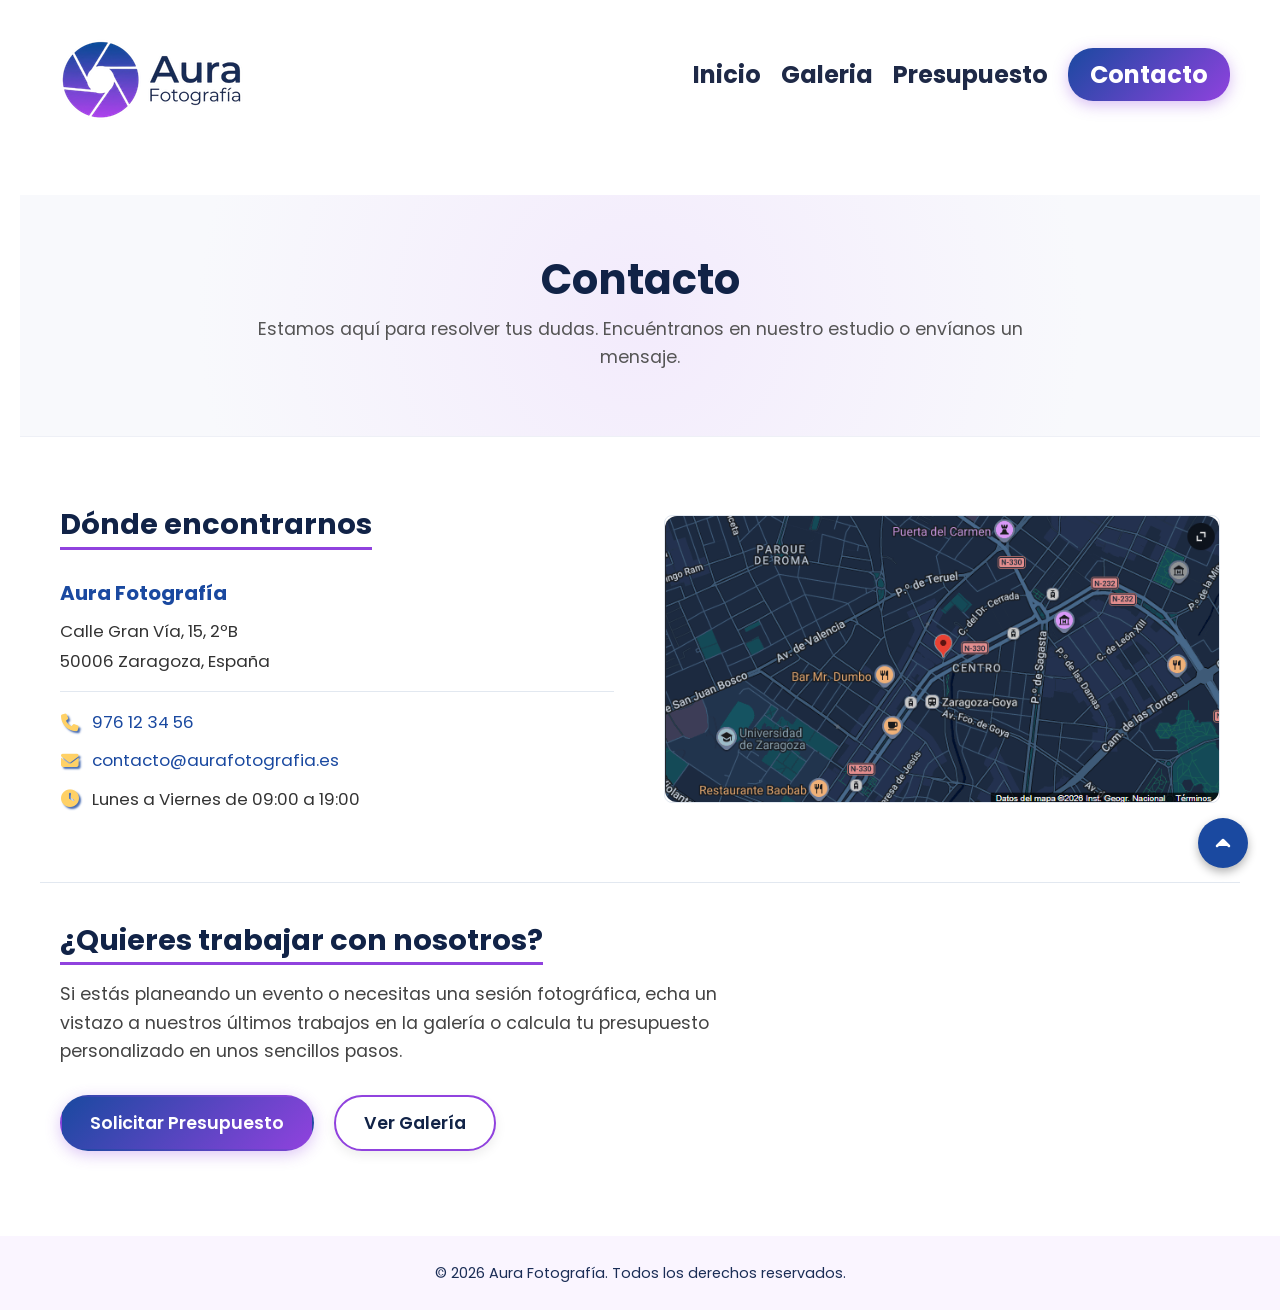
==== views/contacto.html @ 88ec37cb "2 intento de responsive" ====
<!DOCTYPE html>
<html lang="es">
    <head>
        <meta charset="UTF-8">
        <meta name="viewport" content="width=device-width, initial-scale=1.0, maximum-scale=1.0">
        <title>Aura Fotogría</title>
        <meta name="author" content="Daniel García">
        <meta name="description" content="Empresa de fotografia, con 8 años en el sector, capturando los momentos mas personales de miles de personas ">
        <link rel="stylesheet" href="../css/style.css">
        <link rel="preconnect" href="https://fonts.googleapis.com">
        <link rel="preconnect" href="https://fonts.gstatic.com" crossorigin>
        <link href="https://fonts.googleapis.com/css2?family=Poppins:wght@300;400;600;700&display=swap" rel="stylesheet">
        <!-- Font Awesome CDN -->
        <link rel="stylesheet" href="https://cdnjs.cloudflare.com/ajax/libs/font-awesome/6.5.1/css/all.min.css">
    </head>
    <body>
        <div class="container">
            <!-- Header de la web -->
            <header id="inicio">
                <img class="logo" src="../assets/img/Logo_Aura_Fotografia_220.png" alt="logo_alumnos-mdigital">
                <nav>
                    <ul>
                        <li><a href="../index.html">Inicio</a></li>
                        <li><a href="galeria.html">Galeria</a></li>
                        <li><a href="presupuesto.html">Presupuesto</a></li>
                        <li><a href="#" class="activo">Contacto</a></li>
                    </ul>
                </nav>
            </header>

            <!-- Boton para subir arriba de la web-->
            <a href="#" class="boton-subir" aria-label="Volver arriba">
                <svg xmlns="http://www.w3.org/2000/svg" viewBox="0 0 24 24" fill="none" stroke="currentColor" stroke-width="2.5" stroke-linecap="round" stroke-linejoin="round" class="icono-flecha">
                    <polyline points="18 15 12 9 6 15"></polyline>
                </svg>
            </a>

            <!-- Contenido principal -->
            <main class="contacto-main">
                <!-- CABECERA PRINCIPAL TIPO HERO -->
                <section class="hero-secundario">
                    <div class="hero-secundario-content">
                        <h1>Contacto</h1>
                        <p>Estamos aquí para resolver tus dudas. Encuéntranos en nuestro estudio o envíanos un mensaje.</p>
                    </div>
                </section>

                <!-- UBICACIÓN Y MAPA -->
                <section class="ubicacion-seccion" id="contacto">
                    <h2>Dónde encontrarnos</h2>
                    <div class="ubicacion-grid">
                        
                        <div class="ubicacion-datos">
                            <p class="empresa-nombre">Aura Fotografía</p>
                            <p>Calle Gran Vía, 15, 2ºB</p>
                            <p>50006 Zaragoza, España</p>
                            
                            <hr class="separador-info">
                            
                            <p class="info-item">
                                <i class="fa-solid fa-phone icono-contacto"></i> 
                                <a href="tel:976123456">976 12 34 56</a>
                            </p>
                            <p class="info-item">
                                <i class="fa-solid fa-envelope icono-contacto"></i> 
                                <a href="mailto:contacto@aurafotografia.es">contacto@aurafotografia.es</a>
                            </p>
                            <p class="info-item">
                                <i class="fa-solid fa-clock icono-contacto"></i> 
                                Lunes a Viernes de 09:00 a 19:00
                            </p>
                        </div>

                        <div class="mapa-contenedor">
                            <a href="#lightbox-mapa">
                                <img src="../assets/img/mapaAuraFotografia.png" alt="Mapa de localización del estudio Aura Fotografía en Calle Gran Vía, Zaragoza" title="Localización de Aura Fotografía">
                            </a>
                        </div>

                    </div>
                </section>

                <!-- LLAMADA A LA ACCIÓN: PEDIR PRESUPUESTO -->
                <section class="contacto-cta-seccion">
                    <h2>¿Quieres trabajar con nosotros?</h2>
                    <p>Si estás planeando un evento o necesitas una sesión fotográfica, echa un vistazo a nuestros últimos trabajos en la galería o calcula tu presupuesto personalizado en unos sencillos pasos.</p>
                    
                    <div class="cta-acciones">
                        <a href="presupuesto.html" class="btn-aura" title="Ir a la página para pedir presupuesto">Solicitar Presupuesto</a>
                        <a href="galeria.html" class="btn-aura-invertido" title="Ver la galería de trabajos">Ver Galería</a>
                    </div>
                </section>
            </main>

            <!-- Pie de la web-->
            <div class="footer-copyright">
                <p>&copy; 2026 Aura Fotografía. Todos los derechos reservados.</p>
            </div>

            <!-- Lightbox / Popup del Mapa -->
            <div id="lightbox-mapa" class="lightbox">
                <!-- Enlace transparente para cerrar al pulsar fuera o en la 'X' -->
                <a href="#contacto" class="lightbox-cerrar-bg"></a>
                
                <div class="lightbox-contenido">
                    <a href="#contacto" class="btn-cerrar">&times;</a>
                    <img src="../assets/img/mapaAuraFotografia.png" 
                        alt="Mapa de localización del estudio Aura Fotografía en Calle Gran Vía, Zaragoza">
                </div>
            </div>
        </div>
    </body>
</html>
---- css/style.css ----
/* =========
   RESETEO Y BASES
   ========= */
*, *::before, *::after {
    box-sizing: border-box;
    margin: 0;
    padding: 0;
}

/* Scroll suave y prevención de desbordamiento horizontal */
html {
    scroll-behavior: smooth;
    width: 100%;
    max-width: 100%;
    overflow-x: hidden;
}

body {
    width: 100%;
    max-width: 100%;
    overflow-x: hidden;
}

/* =============================================
   ESTILO DEL CONTENEDOR PRINCIPAL Y TITULOS 
   ============================================= */

.container {
    /*Usamos el sistema grid, para crear el layaur de la web */
    display: grid;
    /* Ahora definimos las filas: 
       header (automático), main (ocupar el espacio restante), footer (automático) */
    grid-template-rows: auto 1fr auto; 
    gap: 5px;
    min-height: 100vh; /*Hace que el diseño ocupe como minimo 100vh de alto de la pantalla*/

    /* Reglas para centrar y tener un ancho máximo */
    max-width: 100%;  /* No pasará de 1200px de ancho */
    margin: 0 auto;     /* Centra el contenedor en la pantalla */

    /*background-color: red;*/

    /*Estilos de fuente de texto, para generalizar todo el texto de la web*/
    font-family: 'Poppins', sans-serif;
    font-weight: 400; /* Regular para el texto general */
    color: #1E2947;
    line-height: 1.6;
}

h1, h2, h3, h4, h5, h6{
    /*Tipografia de los titulos de toda la web*/
    font-family: 'Poppins', sans-serif;
    font-weight: 700; /* Bold (puedes cambiarlo a 600 si prefieres Semi-Bold) */
    line-height: 1.2;
}

/* ====================
   HEADER DE LA WEB
   ==================== */

header{
    background-color: #ffffff; /* Color de fondo solo para visualizarlo */
    color: #1E2947;
    padding: 20px 50px;

    display: flex;
    /* Empuja el logo a la izquierda y el nav a la derecha */
    justify-content: space-between; 
    /* Alinea verticalmente el logo y el menú para que queden centrados entre sí */
    align-items: center;

    /*Dejamos fija la cabecera arriba y que se desplace con nosotros por la página*/
    position: sticky; 
    top: 0;

    z-index: 1000; /*Para que el menu siempre quede encima del resto de elementos.*/
}

.logo{
    width: auto;
    height:100%;
}

/* Convertimos la lista del menú en Flex para poner los enlaces en línea */
nav ul {
    display: flex;
    list-style: none; /* Quita los puntos negros de la lista */
    margin: 0;
    padding: 0;
    gap: 20px; /* Crea una separación de 20px entre cada enlace */
}

nav a {
    text-decoration: none; /*Quitamos el subrayado por defecto de los enlaces*/
    font-size: 1.5rem;

    color: #1E2947;
    font-weight: bold;
}

nav a.activo {
    background: linear-gradient(135deg, #1a49a0 0%, #9042de 100%);
    color: #ffffff;
    padding: 10px 22px;
    border-radius: 25px;
    border-color: transparent;
    transform: translateY(-2px);
    box-shadow: 0 4px 15px rgba(144, 66, 222, 0.35);
}

/* Mantener texto blanco y degradado cuando se pasa el ratón sobre el ACTIVO */
nav a.activo:hover {
    color: #ffffff;
    background: linear-gradient(135deg, #1a49a0 0%, #9042de 100%);
    opacity: 0.95;
    transform: translateY(-3px); /* Un leve brinco para dar feedback visual */
}

/* Hover para los demás enlaces normales */
nav a:hover {
    padding: 10px 22px;
    background-color: #ffffff;
    color: #1a49a0;
    border: 2px solid #9042de;
    border-radius: 25px;
    font-weight: 600;
}

/* ================
   SECCION HERO
   ================ */

/*Seccion Hero*/
.hero{
    display:flex;
    /*Cambiamos la dirección a columna, para que se vean las cosas una debajo de la otra*/
    flex-direction: column;
    
    /*centramos el contenido vertical y horizontalmente*/
    justify-content: center;
    align-items: center;

    /*le damos una altura minima*/
    min-height:100vh;

    /*Espacio entre los elementos*/
    gap:20px;

    /*Padding, para que no se pegue a los border*/
    padding: 0 50px;

    /* Imagen de fondo */
    background-image: linear-gradient(
        rgba(26, 73, 160, 0.65),  /* Azul (#1a49a0) con 65% de opacidad */
        rgba(144, 66, 222, 0.75)  /* Púrpura/Violeta (#9042de) con 75% de opacidad */
    ),
    url('../assets/img/hero-bg.jpg');

    /*Estilos para que la imagen no se repita y ocupe todo el espacio*/
    background-size: cover;
    background-repeat: no-repeat;
    background-position: center;
}    

.hero h1{
    font-size: 100px;
    color:#fff;
    text-align:center;

    max-width: 1500px; /* Amplía el ancho para que no fuerce un salto a la 3ª línea */
    margin: 0 auto 20px auto;
    line-height: 1.25;
}

.hero h1 .destacado{
    color: #FFD166; /* Amarillo destacado*/
    text-shadow: 3px 3px 2px rgba(26, 73, 160, 0.8);
}

.hero p{
    color:#fff;
    font-size: 1.8rem;
}

/* =======================
   SECCIÓN SERVICIOS
   ======================= */

.servicios{
    display:flex;
    /*Cambiamos la dirección a columna, para que se vean las cosas una debajo de la otra*/
    flex-direction: column;
    
    /*centramos el contenido vertical y horizontalmente*/
    justify-content: center;
    align-items: center;

    /*le damos una altura minima*/
    min-height:100vh;

    /*Espacio entre los elementos*/
    gap:15px;

    /*Le ponemos padding, para que no se pegue a los border*/
    padding: 0 40px;
}

.servicios h2{
    font-size: 50px;
    color:#010225;
}

.servicios p{
    color:#010225;
    font-size: 1.2rem;
}

.tarjetas{
    display:flex;
    /*Cambiamos la dirección a columna, para que se vean las cosas una debajo de la otra*/
    flex-direction: row;
    
    /*centramos el contenido verticalmente*/
    justify-content: center;
    gap:20px 30px;

    /* Para que en pantallas más pequeñas se adapten hacia abajo */
    flex-wrap: wrap; 

    /*le damos una altura minima*/
    min-height:50vh;

    /*Para darle un poco de espacio con el texto de arriba*/
    margin-top:50px;
}

/* Reseteo para el enlace que envuelve la tarjeta */
.tarjeta-link {
    text-decoration: none; /* Elimina el subrayado de enlace */
    color: inherit;         /* Mantiene el color original de los textos */
    display: block;        /* Permite que el enlace ocupe todo el espacio de la tarjeta */
}

/* Ajustes a tu hover existente para activar el zoom al pasar por encima del enlace */
.tarjeta-link:hover .tarjeta {
    transform: translateY(-5px); /* Eleva la tarjeta */
}

.tarjeta-link:hover .tarjeta-img-wrapper img {
    transform: scale(1.08);     /* Aplica el zoom a la imagen */
}

.tarjeta-link:hover .tarjeta-img-wrapper::after {
    opacity: 0.75;              /* Ajusta la capa de color si lo deseas */
}

/* Cada tarjeta individual */
.tarjetas article,
.tarjetas div {
    display: flex;
    flex-direction: column;
    justify-content: flex-start; /* Alinea el contenido arriba para que las fotos queden alineadas */
    align-items: center;
    gap: 12px;
    background-color: #fff;
    border-radius: 20px;
    width: 300px; /* Ancho fijo para que todas las tarjetas sean homogéneas */
    transition: transform 0.3s ease;
    /*background-color:red;*/
    overflow: hidden; /* Recorta la foto para que respete las esquinas redondeadas de la tarjeta */
}

.tarjetas article{
    box-shadow: 6px 10px 5px rgba(0, 0, 0, 0.2); /* Sombra sutil para despegar del fondo */
    padding: 0 0 20px 0;
}

.tarjetas article:hover,
.tarjetas div:hover {
    transform: translateY(-5px); /* Efecto elevación suave */
}

.tarjeta-img-wrapper {
    position: relative;
    width: 100%;
    height: 400px; /* Altura fija para que no se vean gigantes */
    border-radius: 12px;
    overflow: hidden;
}

.tarjeta-img-wrapper img {
    width: 100%;
    height: 100%;
    object-fit: cover;
    display: block;
    transition: transform 0.4s ease;
}

/* Capa de degradado con tus colores corporativos sobre la imagen */
.tarjeta-img-wrapper::after {
    content: '';
    position: absolute;
    top: 0;
    left: 0;
    width: 100%;
    height: 100%;
    background: linear-gradient(
        135deg,
        rgba(26, 73, 160, 0.45),  /* Azul Cobalto #1a49a0 */
        rgba(144, 66, 222, 0.55)  /* Púrpura Vibrante #9042de */
    );
    transition: opacity 0.3s ease;
    pointer-events: none;
}

.tarjetas article:hover .tarjeta-img-wrapper img,
.tarjetas div:hover .tarjeta-img-wrapper img {
    transform: scale(1.08); /* Zoom a la imagen en hover */
}

.tarjetas article .titlecard,
.tarjetas div .titlecard {
    font-size: 1.3rem;
    font-weight: bold;
    color: #112347;
    margin-top: 5px;
}

/* =======================
   SECCIóN SOBRE MI
   ======================= */
.sobre-mi {
  padding: 80px 20px;
  background-color: #f9f9fc; /* Un fondo ligeramente diferenciado del blanco */
}

.sobre-mi-container {
  max-width: 1100px;
  margin: 0 auto;
  display: flex;
  align-items: center;
  gap: 50px;
}

.sobre-mi-img {
  flex: 1;
}

.sobre-mi-img img {
  width: 100%;
  max-width: 450px;
  aspect-ratio: 4 / 5;
  object-fit: cover;
  border-radius: 12px;
  box-shadow: 0 15px 30px rgba(17, 35, 71, 0.12);
}

.sobre-mi-contenido {
  flex: 1;
  text-align: left;
}

.sobre-mi-contenido h2 {
  color: #112347;
  font-size: 2.2rem;
  margin-bottom: 5px;
}

.sobre-mi-contenido .subtitulo {
  color: #8A34D1;
  font-weight: 600;
  font-size: 1.1rem;
  margin-bottom: 20px;
}

.sobre-mi-contenido p {
  color: #444;
  line-height: 1.7;
  margin-bottom: 15px;
}

/* Responsive para móvil */
@media (max-width: 768px) {
  .sobre-mi-container {
    flex-direction: column;
    text-align: center;
  }
  
  .sobre-mi-contenido {
    text-align: center;
  }
}

/* =========================================
   ESTILO UNIFICADO PARA BOTONES DE ACCIÓN
   ========================================= */

/* =========================================
   ESTILOS BASE COMUNES
   ========================================= */
.btn-aura,
.btn-aura-invertido {
    display: inline-block;
    text-decoration: none;
    font-family: inherit;
    padding: 12px 28px;
    border-radius: 50px;       /* Forma de píldora */
    font-weight: 600;
    font-size: 1.1rem;
    transition: all 0.3s ease;
    border: 2px solid transparent; /* Reserva espacio para el borde */
    cursor: pointer;
}

/* ---------------------------------------------------------
   TIPO 1: Inicial Degradado ➔ Hover Blanco con Borde Violeta
   (Ideal para destacar como botón principal en fondos claros)
   --------------------------------------------------------- */
.btn-aura {
    background: linear-gradient(135deg, #1a49a0 0%, #9042de 100%);
    color: #ffffff !important;
    box-shadow: 0 4px 15px rgba(144, 66, 222, 0.3);
}

.btn-aura:hover {
    background: #ffffff;
    color: #1a49a0 !important;
    border: 2px solid #9042de;
    transform: translateY(-3px);
    box-shadow: 0 8px 20px rgba(144, 66, 222, 0.25);
}


/* ---------------------------------------------------------
   TIPO 2: Inicial Blanco/Borde Violeta ➔ Hover Degradado
   (Ideal para secciones Hero, fondos oscuros o como secundario)
   --------------------------------------------------------- */
.btn-aura-invertido {
    background-color: #ffffff;
    color: #112347 !important;
    border: 2px solid #9042de;
    box-shadow: 0 4px 12px rgba(0, 0, 0, 0.08);
}

.btn-aura-invertido:hover {
    background: linear-gradient(135deg, #1a49a0 0%, #9042de 100%);
    color: #ffffff !important;
    border-color: transparent;
    transform: translateY(-3px);
    box-shadow: 0 8px 20px rgba(144, 66, 222, 0.4);
}

/* =========================================
   FOOTER DE LAS PÁGINAS WEB
   ========================================= */
.footer-copyright {
    display: flex;
    justify-content: center; /* Centrado horizontal */
    align-items: center;     /* Centrado vertical */
    
    margin: 0px;       /* Mantiene la separación de las columnas de arriba */
    padding: 30px 0;         /* 💥 Mismo relleno arriba que abajo (20px) para equilibrar */
    min-height: 60px;        /* Altura mínima recomendada para que el área respire */

    background-color: #faf5ff;
}

.footer-copyright p {
    color: #1a2d56;
    font-size: 0.9rem;
    margin: 0;               /* Nos aseguramos de eliminar cualquier margen residual del párrafo */
    line-height: 1;          /* Ajusta la altura de línea para evitar desviaciones */
}

/* =========================================
   BOTON QUE PERMITE SUBIR ARRIBA DE LA WEB
   ========================================= */
.boton-subir {
    position: fixed;
    bottom: 2rem;
    right: 2rem;
    width: 50px;
    height: 50px;

    background-color: #1a49a0; /* Color de fondo inicial */
    color: #ffffff;            /* Color de la flecha */

    border-radius: 50%;        /* Lo hace completamente redondo */
    display: flex;
    align-items: center;
    justify-content: center;

    box-shadow: 0 4px 10px rgba(0, 0, 0, 0.3); /* Sombra para darle profundidad */
    z-index: 9999;             /* Se asegura de quedar por encima de todo */
    transition: all 0.3s ease; /* Transición suave para el efecto hover */
    text-decoration: none;
}

/* Tamaño del icono SVG */
.icono-flecha {
    width: 24px;
    height: 24px;
    fill: currentColor;        /* Fuerza a que el SVG use el color #ffffff */
    pointer-events: none;
}

/* EFECTO HOVER (Al pasar el ratón) */
.boton-subir:hover {
    background-color: #9042de;  /* Cambia al Púrpura Vibrante */
    transform: translateY(-4px) scale(1.08); /* Se eleva un poco y escala suavemente */
    box-shadow: 0 12px 25px rgba(144, 66, 222, 0.45); /* La sombra se tiñe de violeta */
}

/* ==========================================
   HERO SECUNDARIO PARA LAS PÁGINAS
   ========================================== */
.hero-secundario {
    /*background-color: #f8f9fc;*/ /* Fondo suave para diferenciar de la cabecera */
    background: radial-gradient(circle at center, #f3ebfc 0%, #f8f9fc 70%);
    padding: 60px 20px 40px;
    text-align: center;         /* Centra todo el texto y botones */
    border-bottom: 1px solid #eef0f6;
}

.hero-secundario-content {
    max-width: 800px;
    margin: 0 auto;             /* Centra el bloque en pantallas grandes */
}

.hero-secundario h1 {
    color: #112347;
    font-size: 2.6rem;
    margin-bottom: 10px;
}

.hero-secundario p {
    color: #555;
    font-size: 1.1rem;
    margin-bottom: 25px;
}

/* =========================================
   PAGINA DE GALERIA
   ========================================= */

/* Filtros centrados */
.galeria-nav {
    display: flex;
    justify-content: center;
    gap: 12px;
    flex-wrap: wrap;
}

.btn-filtro {
    display: inline-block;
    padding: 10px 22px;
    background-color: #ffffff;
    color: #1a49a0;
    border: 2px solid #9042de; /* Borde violeta para dar el toque de color desde el inicio */
    border-radius: 25px;
    font-weight: 600;
    text-decoration: none;
    transition: all 0.3s ease;
}

.btn-filtro:hover {
    background: linear-gradient(135deg, #1a49a0 0%, #9042de 100%);
    color: #ffffff;
    padding: 10px 22px;
    border-radius: 25px;
    border-color: transparent;
    transform: translateY(-2px);
    box-shadow: 0 4px 15px rgba(144, 66, 222, 0.35); /* Sombra suave con tono violeta */
}

/* ==========================================
   CONTENEDOR GENERAL Y SECCIONES
   ========================================== */
.galeria-container {
    width: 90%;
    max-width: 1400px;         /* Ancho máximo mucho más generoso */
    margin: 0 auto;             /* 💥 Centra las galerías horizontalmente */
    padding: 20px 20px 60px;
}

.galeria-seccion {
    text-align:center; /*Centramos los titulos*/
    scroll-margin-top: 100px;  /* Evita que el menú sticky tape los títulos */
    margin-top: 40px;
}

.galeria-seccion h2 {
    color: #112347;
    font-size: 2rem;
    margin: 0 auto 30px auto;
    border-bottom: 3px solid #9042de; /* Subrayado con el color violeta corporativo */
    display: table; /* Ajusta el borde violeta solo al tamaño del texto */
    padding-bottom: 6px;
}

/* Grilla de imágenes */
/* Contenedor de las fotos por cada sección */
.grid-fotos {
    display: grid;
    /* Fuerza 3 columnas iguales en escritorio */
    grid-template-columns: repeat(3, 1fr); 
    gap: 20px;
    margin-top: 20px;
}

/* Ajustes para cada tarjeta de foto */
.foto-item {
    width: 100%;
    aspect-ratio: 3 / 2;     /* Mantiene la proporción de la caja */
    border-radius: 12px;
    overflow: hidden;
    background-color: #eee;
    box-shadow: 0 4px 12px rgba(0, 0, 0, 0.08);
}

/*Estilos especificos para imagenes que queremos centrar manualmente*/
.foto-item img.fotovertical {
    object-position: 10% 30%;
}

.foto-item img {
    width: 100%;
    height: 100%;
    object-fit: cover;       /* Ajusta la foto sin deformarla */
    object-position: center;  /* Mantiene el foco de la foto centrado */
    display: block;
}

/* Adaptación para móviles y tablets */
@media (max-width: 900px) {
    .grid-fotos {
        grid-template-columns: repeat(2, 1fr); /* 2 columnas en pantallas medianas */
    }
}

@media (max-width: 550px) {
    .grid-fotos {
        grid-template-columns: 1fr;            /* 1 columna en móviles */
    }
}
.foto-item:hover img {
    transform: scale(1.05);
}

/*Popups de las imagenes de la galeria*/
/* 1. El contenedor del Pop-up (oculto por defecto) */
.lightbox {
    position: fixed;
    top: 0;
    left: 0;
    width: 100vw;
    height: 100vh;
    background-color: rgba(17, 35, 71, 0.85); /* Fondo oscuro con tono azul corporativo */
    display: flex;
    align-items: center;
    justify-content: center;
    z-index: 10000;
    
    /* Estado inicial: Oculto e invisible */
    opacity: 0;
    pointer-events: none;
    transition: opacity 0.3s ease;
}

/* 2. LA MAGIA: Cuando el ID está en la URL (:target), lo mostramos */
.lightbox:target {
    opacity: 1;
    pointer-events: auto;
}

/* Fondo clicable para cerrar al hacer clic fuera de la foto */
.lightbox-cerrar-bg {
    position: absolute;
    top: 0;
    left: 0;
    width: 100%;
    height: 100%;
    cursor: default;
}

/* 3. Caja de la imagen grande */
.lightbox-contenido {
    position: relative;
    max-width: 90%;
    max-height: 85vh;
    display: flex;
    justify-content: center;
    align-items: center;
}

.lightbox-contenido img {
    max-width: 100%;
    max-height: 85vh;
    object-fit: contain; /* Garantiza que la foto se vea entera sin recortar nada */
    border-radius: 8px;
    box-shadow: 0 10px 30px rgba(0, 0, 0, 0.5);
}

/* 4. Botón de Cierre (X) */
.btn-cerrar {
    position: absolute;
    top: -40px;
    right: 0;
    color: #ffffff;
    font-size: 2.5rem;
    text-decoration: none;
    font-weight: bold;
    line-height: 1;
    transition: color 0.2s ease;
}

.btn-cerrar:hover {
    color: #9042de; /* Cambia a tu violeta al pasar el ratón */
}

/* =======================
   SECCIÓN PRESUPUESTO
   ======================= */

.presupuesto{
    display:flex;
    /*Cambiamos la dirección a columna, para que se vean las cosas una debajo de la otra*/
    flex-direction: column;
    
    /*centramos el contenido vertical y horizontalmente*/
    justify-content: center;
    align-items: center;

    /*le damos una altura minima*/
    min-height:50vh;

    /*Margen inferior para que no se pegue al pie*/
    margin-bottom:20px;

    /*Espacio entre los elementos*/
    gap:15px;

    /*Le ponemos padding, para que no se pegue a los border*/
    padding: 0 40px;
}

.formulario-presupuesto {
    display: flex;
    flex-direction: column;
    gap: 20px;
    margin-top: 20px;

    width:50%;
}

/* Campos de entrada */
.campo {
    display: flex;
    flex-direction: column;
    gap: 8px;
    text-align: left;
}

.campo label {
    font-weight: bold;
    color: #1a2d56;
    font-size: 0.95rem;
}

.campo input[type="text"],
.campo input[type="tel"],
.campo input[type="email"],
.campo textarea {
    width: 100%;
    padding: 12px 15px;
    border: 1.5px solid #d0d7de;
    border-radius: 8px;
    font-size: 1rem;
    font-family: inherit;
    transition: border-color 0.3s ease, box-shadow 0.3s ease;
    box-sizing: border-box;
}

/* Estado Focus (Al hacer clic en el input) */
.campo input:focus,
.campo textarea:focus {
    outline: none;
    border-color: #9042de;
    box-shadow: 0 0 0 3px rgba(144, 66, 222, 0.15);
}

/* Feedback visual de validación nativa (opcional pero muy útil) */
.campo input:not(:placeholder-shown):invalid {
    border-color: #e53e3e; /* Rojo suave si el dato no cumple el patrón */
}

/* Checkbox de Privacidad */
.campo-checkbox {
    display: flex;
    align-items: center;
    gap: 10px;
    font-size: 0.9rem;
    color: #1a2d56;
}

.campo-checkbox a {
    color: #1a49a0;
    text-decoration: underline;
}

/* Botones */
.acciones-formulario {
    display: flex;
    gap: 15px;
    margin-top: 10px;
}

.btn-enviar, 
.btn-limpiar {
    flex: 1;
    padding: 12px 20px;
    border: none;
    border-radius: 25px;
    font-weight: bold;
    font-size: 1rem;
    cursor: pointer;
    transition: all 0.3s ease;
}

/* Botón Enviar (Principal) */
.btn-enviar {
    background-color: #1a49a0;
    color: #ffffff;
}

.btn-enviar:hover {
    background-color: #9042de;
    transform: translateY(-2px);
    box-shadow: 0 4px 12px rgba(144, 66, 222, 0.3);
}

/* Botón Limpiar (Secundario) */
.btn-limpiar {
    background-color: #f0f4f9;
    color: #1a2d56;
}

.btn-limpiar:hover {
    background-color: #e2e8f0;
}

/* =======================
   PÁGINA DE CONTACTO
   ======================= */
/* Contenedor general que centra todo en la página */
.contacto-main {
    width: 100%;
    margin: 40px auto 80px auto;
    padding: 0 20px;
}

/* Títulos H2 uniformes con el resto de la web */
.contacto-main h2 {
    color: #112347;
    font-size: 1.8rem;
    margin-bottom: 25px;
    border-bottom: 3px solid #9042de;
    display: table;
    padding-bottom: 5px;
}


/* ------------------------------------------
   1. SECCIÓN UBICACIÓN (Plana, sin tarjetas)
   ------------------------------------------ */
.ubicacion-seccion {
    max-width:1200px;
    margin: 50px auto 60px auto;
    padding: 20px 20px 0px;
}

.ubicacion-grid {
    display: flex;
    gap: 50px;
    align-items: flex-start;
}

.ubicacion-datos {
    flex: 1;
    color: #333;
    line-height: 1.8;
    font-size: 1.05rem;
}

.empresa-nombre {
    font-weight: bold;
    font-size: 1.25rem;
    color: #1a49a0;
    margin-bottom: 5px;
}

.separador-info {
    border: 0;
    border-top: 1px solid #e2e8f0;
    margin: 15px 0;
}

.ubicacion-datos a {
    color: #1a49a0;
    text-decoration: none;
}

.ubicacion-datos a:hover {
    text-decoration: underline;
}

/* Alineación de datos con icono */
.info-item {
    display: flex;
    align-items: center;
    gap: 12px;
    margin-bottom: 8px;
}

/* Estilo para los iconos de Font Awesome */
.icono-contacto {
    color: #FFD166; /* Tu dorado de resaltar */
    font-size: 1.1rem;
    width: 20px; /* Ancho fijo para alinear verticalmente todo el texto */
    text-align: center;
    flex-shrink: 0;
    text-shadow: 2px 2px 2px rgba(26, 73, 160, 0.8);
}

/* Ajuste específico para que la segunda línea de dirección no se solape con el icono */
.direccion-secundaria {
    display: block;
    margin-left: 32px; /* Alineado con el texto de arriba */
}

/* Mapa integrado */
.mapa-contenedor {
    flex: 1;
    border-radius: 8px;
    overflow: hidden;
    border: 1px solid #e2e8f0;
    margin-top: -60px;
}

.mapa-contenedor img {
    width: 100%;
    height: 100%;
    object-fit: cover;
    display: block;
    border-radius: 12px; /* Mantén el border-radius si ya lo tenías */
}

/*Popup de light para el mapa*/
/* Indicador visual de clic para el mapa */
.mapa-contenedor a {
    display: block;
    cursor: zoom-in;
    width: 100%;
    height: 100%;
}

.mapa-contenedor img {
    transition: transform 0.3s ease, filter 0.3s ease;
}

.mapa-contenedor:hover img {
    transform: scale(1.02);
    filter: brightness(1.05);
}


/* ------------------------------------------
   SECCIÓN LLAMADA A PRESUPUESTO (CTA)
   ------------------------------------------ */
.contacto-cta-seccion {
    max-width:1200px;
    margin: 50px auto 0px auto;
    padding: 40px 20px 0px;
    border-top: 1px solid #e2e8f0;
}

.contacto-cta-seccion h2 {
    color: #112347;
    font-size: 1.8rem;
    margin-bottom: 15px;
    border-bottom: 3px solid #9042de;
    display: table;
    padding-bottom: 5px;
}

.contacto-cta-seccion p {
    color: #444;
    font-size: 1.1rem;
    line-height: 1.6;
    margin-bottom: 30px;
    max-width: 700px;
}

.cta-acciones {
    display: flex;
    gap: 20px;
    align-items: center;
}

/* Botón Principal (Presupuesto) */
.btn-cta-principal {
    display: inline-block;
    background-color: #1a49a0;
    color: #ffffff;
    padding: 14px 28px;
    border-radius: 25px;
    text-decoration: none;
    font-weight: bold;
    font-size: 1rem;
    transition: all 0.3s ease;
}

.btn-cta-principal:hover {
    background-color: #9042de;
    transform: translateY(-2px);
    box-shadow: 0 4px 12px rgba(144, 66, 222, 0.25);
}

/* Botón Secundario (Galería) */
.btn-cta-secundario {
    display: inline-block;
    background-color: transparent;
    color: #1a49a0;
    padding: 12px 24px;
    border: 2px solid #1a49a0;
    border-radius: 25px;
    text-decoration: none;
    font-weight: bold;
    font-size: 1rem;
    transition: all 0.3s ease;
}

.btn-cta-secundario:hover {
    background-color: #1a49a0;
    color: #ffffff;
}

/* Adaptación para móviles */
@media (max-width: 600px) {
    .cta-acciones {
        flex-direction: column;
        align-items: stretch;
    }

    .btn-cta-principal,
    .btn-cta-secundario {
        text-align: center;
    }
}
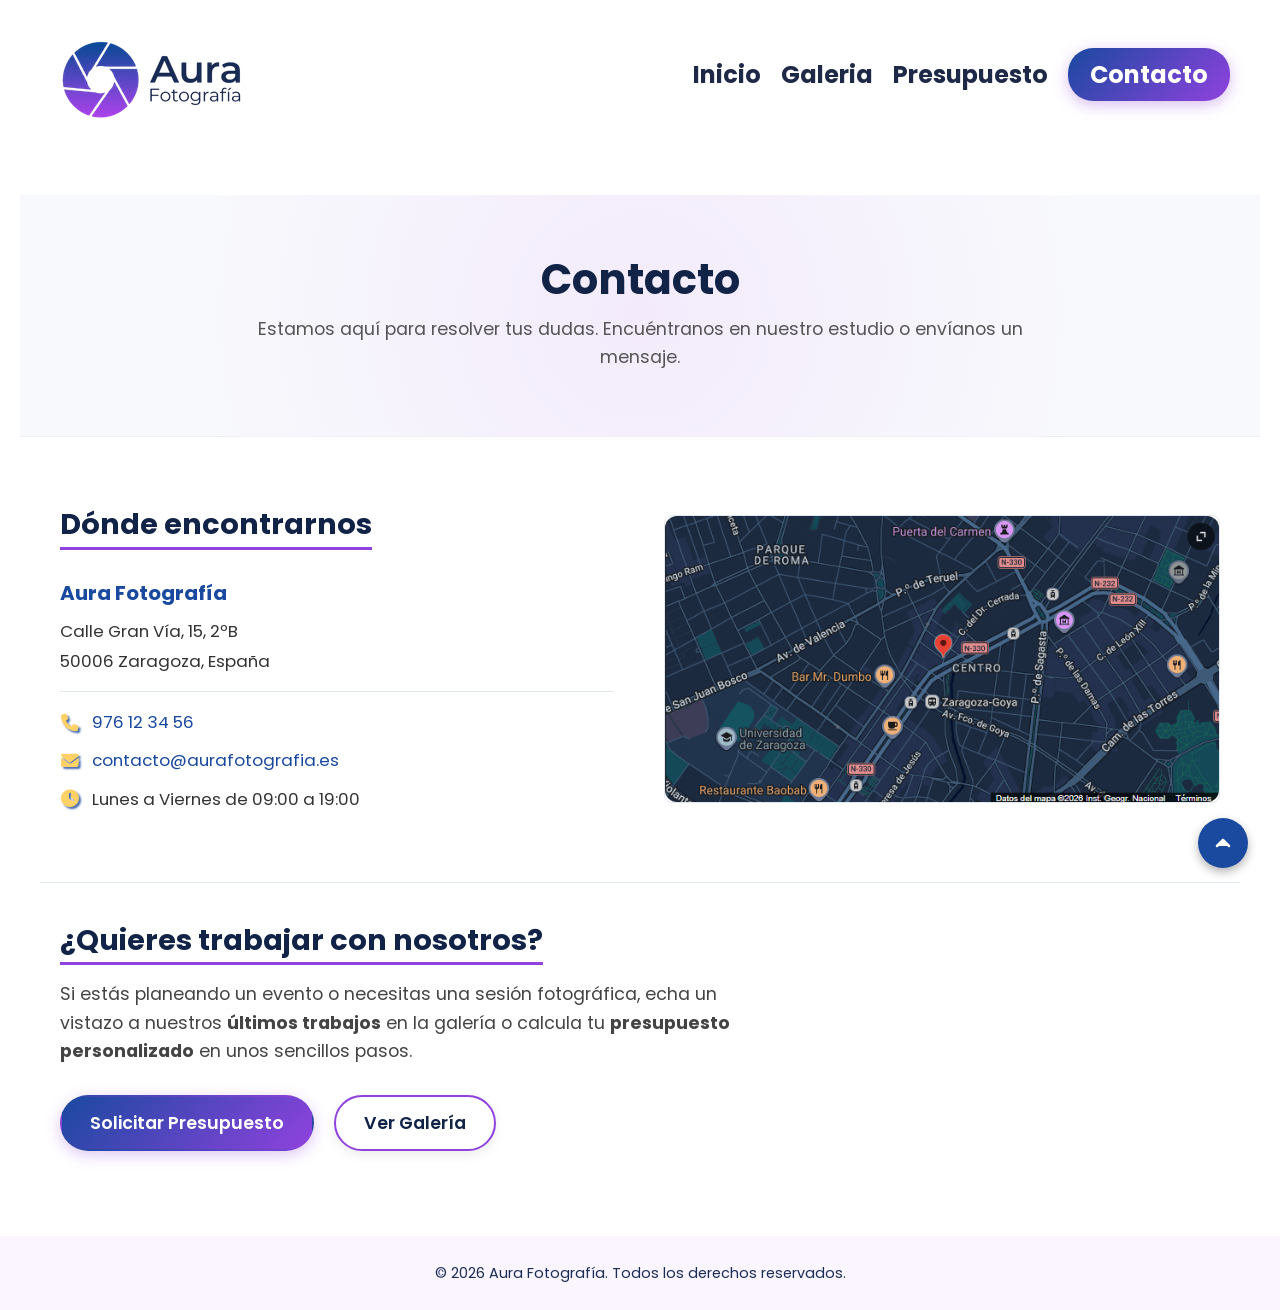
==== commit 7f3ac2b7: "Revisar strong en textos y alt en las imagenes 2 (primera vez no lo hace bien)" ====
--- a/views/contacto.html
+++ b/views/contacto.html
@@ -3,21 +3,21 @@
     <head>
         <meta charset="UTF-8">
         <meta name="viewport" content="width=device-width, initial-scale=1.0, maximum-scale=1.0">
-        <title>Aura Fotogría</title>
+        <title>Aura Fotografía</title>
         <meta name="author" content="Daniel García">
         <meta name="description" content="Empresa de fotografia, con 8 años en el sector, capturando los momentos mas personales de miles de personas ">
-        <link rel="stylesheet" href="../css/style.css">
+        <link rel="stylesheet" href="../css/style.css?v=1.2">
         <link rel="preconnect" href="https://fonts.googleapis.com">
         <link rel="preconnect" href="https://fonts.gstatic.com" crossorigin>
+        <!-- Tipografia para la web y uso de Font Awesome CDN para los iconos -->
         <link href="https://fonts.googleapis.com/css2?family=Poppins:wght@300;400;600;700&display=swap" rel="stylesheet">
-        <!-- Font Awesome CDN -->
         <link rel="stylesheet" href="https://cdnjs.cloudflare.com/ajax/libs/font-awesome/6.5.1/css/all.min.css">
     </head>
     <body>
         <div class="container">
-            <!-- Header de la web -->
+            <!-- Cabecera de la web -->
             <header id="inicio">
-                <img class="logo" src="../assets/img/Logo_Aura_Fotografia_220.png" alt="logo_alumnos-mdigital">
+                <img class="logo" src="../assets/img/Logo_Aura_Fotografia_220.png" alt="logo de Aura Fotografía">
                 <nav>
                     <ul>
                         <li><a href="../index.html">Inicio</a></li>
@@ -37,7 +37,7 @@
 
             <!-- Contenido principal -->
             <main class="contacto-main">
-                <!-- CABECERA PRINCIPAL TIPO HERO -->
+                <!-- Hero secundarios -->
                 <section class="hero-secundario">
                     <div class="hero-secundario-content">
                         <h1>Contacto</h1>
@@ -45,7 +45,7 @@
                     </div>
                 </section>
 
-                <!-- UBICACIÓN Y MAPA -->
+                <!-- Datos de ubicación y mapa -->
                 <section class="ubicacion-seccion" id="contacto">
                     <h2>Dónde encontrarnos</h2>
                     <div class="ubicacion-grid">
@@ -73,17 +73,17 @@
 
                         <div class="mapa-contenedor">
                             <a href="#lightbox-mapa">
-                                <img src="../assets/img/mapaAuraFotografia.png" alt="Mapa de localización del estudio Aura Fotografía en Calle Gran Vía, Zaragoza" title="Localización de Aura Fotografía">
+                                <img src="../assets/img/mapaAuraFotografia.png" alt="Mapa de localización del estudio Aura Fotografía en Calle Gran Vía 15, Zaragoza" title="Localización de Aura Fotografía">
                             </a>
                         </div>
 
                     </div>
                 </section>
 
-                <!-- LLAMADA A LA ACCIÓN: PEDIR PRESUPUESTO -->
+                <!-- Botones de pedir presupuesto y a la galeria -->
                 <section class="contacto-cta-seccion">
                     <h2>¿Quieres trabajar con nosotros?</h2>
-                    <p>Si estás planeando un evento o necesitas una sesión fotográfica, echa un vistazo a nuestros últimos trabajos en la galería o calcula tu presupuesto personalizado en unos sencillos pasos.</p>
+                    <p>Si estás planeando un evento o necesitas una sesión fotográfica, echa un vistazo a nuestros <strong>últimos trabajos</strong> en la galería o calcula tu <strong>presupuesto personalizado</strong> en unos sencillos pasos.</p>
                     
                     <div class="cta-acciones">
                         <a href="presupuesto.html" class="btn-aura" title="Ir a la página para pedir presupuesto">Solicitar Presupuesto</a>
@@ -105,7 +105,7 @@
                 <div class="lightbox-contenido">
                     <a href="#contacto" class="btn-cerrar">&times;</a>
                     <img src="../assets/img/mapaAuraFotografia.png" 
-                        alt="Mapa de localización del estudio Aura Fotografía en Calle Gran Vía, Zaragoza">
+                        alt="Mapa de localización del estudio Aura Fotografía en Calle Gran Vía 15, Zaragoza">
                 </div>
             </div>
         </div>
--- a/css/style.css
+++ b/css/style.css
@@ -1,5 +1,5 @@
 /* =========
-   RESETEO Y BASES
+   RESETEO Y CSS BASE
    ========= */
 *, *::before, *::after {
     box-sizing: border-box;
@@ -7,18 +7,17 @@
     padding: 0;
 }
 
-/* Scroll suave y prevención de desbordamiento horizontal */
 html {
-    scroll-behavior: smooth;
+    scroll-behavior: smooth; /* Scroll suave y prevención de desbordamiento horizontal */
     width: 100%;
     max-width: 100%;
-    overflow-x: hidden;
+    overflow-x: hidden; /* Para que no haya scroll horizontal */
 }
 
 body {
     width: 100%;
     max-width: 100%;
-    overflow-x: hidden;
+    overflow-x: hidden; /* Para que no haya scroll horizontal */
 }
 
 /* =============================================
@@ -26,31 +25,29 @@
    ============================================= */
 
 .container {
-    /*Usamos el sistema grid, para crear el layaur de la web */
+    /* Sistema grid, para crear el layaur de la web */
     display: grid;
-    /* Ahora definimos las filas: 
+    /* Definimos las filas: 
        header (automático), main (ocupar el espacio restante), footer (automático) */
     grid-template-rows: auto 1fr auto; 
     gap: 5px;
-    min-height: 100vh; /*Hace que el diseño ocupe como minimo 100vh de alto de la pantalla*/
-
-    /* Reglas para centrar y tener un ancho máximo */
-    max-width: 100%;  /* No pasará de 1200px de ancho */
-    margin: 0 auto;     /* Centra el contenedor en la pantalla */
-
-    /*background-color: red;*/
-
-    /*Estilos de fuente de texto, para generalizar todo el texto de la web*/
+    min-height: 100vh; /* Hace que el diseño ocupe como minimo 100vh de alto de la pantalla */
+
+    /* Centrado y ancho máximo */
+    max-width: 100%;
+    margin: 0 auto;
+
+    /* Estilos de fuente de texto, para generalizar todo el texto de la web */
     font-family: 'Poppins', sans-serif;
-    font-weight: 400; /* Regular para el texto general */
+    font-weight: 400;
     color: #1E2947;
     line-height: 1.6;
 }
 
 h1, h2, h3, h4, h5, h6{
-    /*Tipografia de los titulos de toda la web*/
+    /* Tipografia de los titulos de toda la web */
     font-family: 'Poppins', sans-serif;
-    font-weight: 700; /* Bold (puedes cambiarlo a 600 si prefieres Semi-Bold) */
+    font-weight: 700;
     line-height: 1.2;
 }
 
@@ -59,7 +56,7 @@
    ==================== */
 
 header{
-    background-color: #ffffff; /* Color de fondo solo para visualizarlo */
+    background-color: #ffffff;
     color: #1E2947;
     padding: 20px 50px;
 
@@ -69,11 +66,11 @@
     /* Alinea verticalmente el logo y el menú para que queden centrados entre sí */
     align-items: center;
 
-    /*Dejamos fija la cabecera arriba y que se desplace con nosotros por la página*/
+    /* Dejamos fija la cabecera arriba y que se desplace con la página */
     position: sticky; 
     top: 0;
 
-    z-index: 1000; /*Para que el menu siempre quede encima del resto de elementos.*/
+    z-index: 1000; /* Para que el menú siempre quede encima del resto de elementos. */
 }
 
 .logo{
@@ -84,20 +81,21 @@
 /* Convertimos la lista del menú en Flex para poner los enlaces en línea */
 nav ul {
     display: flex;
-    list-style: none; /* Quita los puntos negros de la lista */
+    list-style: none;
     margin: 0;
     padding: 0;
-    gap: 20px; /* Crea una separación de 20px entre cada enlace */
+    gap: 20px; /* Separación entre los items del menú */
 }
 
 nav a {
-    text-decoration: none; /*Quitamos el subrayado por defecto de los enlaces*/
+    text-decoration: none;
     font-size: 1.5rem;
 
     color: #1E2947;
     font-weight: bold;
 }
 
+/* Css del menú cuando esta activo */
 nav a.activo {
     background: linear-gradient(135deg, #1a49a0 0%, #9042de 100%);
     color: #ffffff;
@@ -108,7 +106,7 @@
     box-shadow: 0 4px 15px rgba(144, 66, 222, 0.35);
 }
 
-/* Mantener texto blanco y degradado cuando se pasa el ratón sobre el ACTIVO */
+/* Mantener texto blanco y degradado cuando se pasa el ratón sobre el enlace ACTIVO */
 nav a.activo:hover {
     color: #ffffff;
     background: linear-gradient(135deg, #1a49a0 0%, #9042de 100%);
@@ -116,7 +114,7 @@
     transform: translateY(-3px); /* Un leve brinco para dar feedback visual */
 }
 
-/* Hover para los demás enlaces normales */
+/* Hover para los enlaces que no estan activos */
 nav a:hover {
     padding: 10px 22px;
     background-color: #ffffff;
@@ -130,33 +128,31 @@
    SECCION HERO
    ================ */
 
-/*Seccion Hero*/
 .hero{
     display:flex;
-    /*Cambiamos la dirección a columna, para que se vean las cosas una debajo de la otra*/
+    /* Cambiamos la dirección a columna, para que se vean las cosas una debajo de la otra*/
     flex-direction: column;
     
-    /*centramos el contenido vertical y horizontalmente*/
+    /* centramos el contenido vertical y horizontalmente*/
     justify-content: center;
     align-items: center;
 
-    /*le damos una altura minima*/
+    /* Altura minima*/
     min-height:100vh;
 
-    /*Espacio entre los elementos*/
     gap:20px;
 
-    /*Padding, para que no se pegue a los border*/
+    /* Para que no se pegue a los border*/
     padding: 0 50px;
 
-    /* Imagen de fondo */
+    /* Imagen mas degradado de fondo */
     background-image: linear-gradient(
-        rgba(26, 73, 160, 0.65),  /* Azul (#1a49a0) con 65% de opacidad */
-        rgba(144, 66, 222, 0.75)  /* Púrpura/Violeta (#9042de) con 75% de opacidad */
+        rgba(26, 73, 160, 0.65),  /* Azul (#1a49a0) */
+        rgba(144, 66, 222, 0.75)  /* Violeta (#9042de) */
     ),
     url('../assets/img/hero-bg.jpg');
 
-    /*Estilos para que la imagen no se repita y ocupe todo el espacio*/
+    /* Estilos para que la imagen no se repita y ocupe todo el espacio */
     background-size: cover;
     background-repeat: no-repeat;
     background-position: center;
@@ -173,7 +169,7 @@
 }
 
 .hero h1 .destacado{
-    color: #FFD166; /* Amarillo destacado*/
+    color: #FFD166; /* Amarillo destacado */
     text-shadow: 3px 3px 2px rgba(26, 73, 160, 0.8);
 }
 
@@ -188,20 +184,19 @@
 
 .servicios{
     display:flex;
-    /*Cambiamos la dirección a columna, para que se vean las cosas una debajo de la otra*/
+    /* Cambiamos la dirección a columna, para que se vean las cosas una debajo de la otra */
     flex-direction: column;
     
-    /*centramos el contenido vertical y horizontalmente*/
+    /* Centramos el contenido vertical y horizontalmente */
     justify-content: center;
     align-items: center;
 
-    /*le damos una altura minima*/
+    /* Altura minima */
     min-height:100vh;
 
-    /*Espacio entre los elementos*/
     gap:15px;
 
-    /*Le ponemos padding, para que no se pegue a los border*/
+    /* Le ponemos padding, para que no se pegue a los border */
     padding: 0 40px;
 }
 
@@ -217,27 +212,27 @@
 
 .tarjetas{
     display:flex;
-    /*Cambiamos la dirección a columna, para que se vean las cosas una debajo de la otra*/
+    /* Cambiamos la dirección a columna, para que se vean las cosas una debajo de la otra */
     flex-direction: row;
     
-    /*centramos el contenido verticalmente*/
+    /* Centramos el contenido verticalmente */
     justify-content: center;
     gap:20px 30px;
 
     /* Para que en pantallas más pequeñas se adapten hacia abajo */
     flex-wrap: wrap; 
 
-    /*le damos una altura minima*/
+    /* Altura minima */
     min-height:50vh;
 
-    /*Para darle un poco de espacio con el texto de arriba*/
+    /* Espacio con el texto de arriba */
     margin-top:50px;
 }
 
 /* Reseteo para el enlace que envuelve la tarjeta */
 .tarjeta-link {
     text-decoration: none; /* Elimina el subrayado de enlace */
-    color: inherit;         /* Mantiene el color original de los textos */
+    color: inherit;        /* Mantiene el color original de los textos */
     display: block;        /* Permite que el enlace ocupe todo el espacio de la tarjeta */
 }
 
@@ -247,11 +242,11 @@
 }
 
 .tarjeta-link:hover .tarjeta-img-wrapper img {
-    transform: scale(1.08);     /* Aplica el zoom a la imagen */
+    transform: scale(1.08);      /* Aplica el zoom a la imagen */
 }
 
 .tarjeta-link:hover .tarjeta-img-wrapper::after {
-    opacity: 0.75;              /* Ajusta la capa de color si lo deseas */
+    opacity: 0.75;               /* Ajusta la capa de color si lo deseas */
 }
 
 /* Cada tarjeta individual */
@@ -266,12 +261,11 @@
     border-radius: 20px;
     width: 300px; /* Ancho fijo para que todas las tarjetas sean homogéneas */
     transition: transform 0.3s ease;
-    /*background-color:red;*/
     overflow: hidden; /* Recorta la foto para que respete las esquinas redondeadas de la tarjeta */
 }
 
 .tarjetas article{
-    box-shadow: 6px 10px 5px rgba(0, 0, 0, 0.2); /* Sombra sutil para despegar del fondo */
+    box-shadow: 6px 10px 5px rgba(0, 0, 0, 0.2); /* Sombra para despegar del fondo */
     padding: 0 0 20px 0;
 }
 
@@ -296,7 +290,7 @@
     transition: transform 0.4s ease;
 }
 
-/* Capa de degradado con tus colores corporativos sobre la imagen */
+/* Capa de degradado con los colores corporativos sobre la imagen */
 .tarjeta-img-wrapper::after {
     content: '';
     position: absolute;
@@ -331,7 +325,7 @@
    ======================= */
 .sobre-mi {
   padding: 80px 20px;
-  background-color: #f9f9fc; /* Un fondo ligeramente diferenciado del blanco */
+  background-color: #f9f9fc; /* Fondo de azul clarito */
 }
 
 .sobre-mi-container {
@@ -395,26 +389,24 @@
    ESTILO UNIFICADO PARA BOTONES DE ACCIÓN
    ========================================= */
 
-/* =========================================
-   ESTILOS BASE COMUNES
-   ========================================= */
+/* Estilos base comunes */
 .btn-aura,
 .btn-aura-invertido {
     display: inline-block;
     text-decoration: none;
     font-family: inherit;
     padding: 12px 28px;
-    border-radius: 50px;       /* Forma de píldora */
+    border-radius: 50px;
     font-weight: 600;
     font-size: 1.1rem;
     transition: all 0.3s ease;
-    border: 2px solid transparent; /* Reserva espacio para el borde */
+    border: 2px solid transparent; /* Espacio para el borde */
     cursor: pointer;
 }
 
 /* ---------------------------------------------------------
-   TIPO 1: Inicial Degradado ➔ Hover Blanco con Borde Violeta
-   (Ideal para destacar como botón principal en fondos claros)
+   Comienza con Degradado ➔ Hover Blanco con Borde Violeta
+   (Para botones con fondo claro)
    --------------------------------------------------------- */
 .btn-aura {
     background: linear-gradient(135deg, #1a49a0 0%, #9042de 100%);
@@ -432,8 +424,8 @@
 
 
 /* ---------------------------------------------------------
-   TIPO 2: Inicial Blanco/Borde Violeta ➔ Hover Degradado
-   (Ideal para secciones Hero, fondos oscuros o como secundario)
+   Comienza con fondo Blanco/Borde Violeta ➔ Hover Degradado
+   (Para secciones con imagenes y fondos oscuros)
    --------------------------------------------------------- */
 .btn-aura-invertido {
     background-color: #ffffff;
@@ -455,12 +447,13 @@
    ========================================= */
 .footer-copyright {
     display: flex;
-    justify-content: center; /* Centrado horizontal */
-    align-items: center;     /* Centrado vertical */
+    /*Centrado horizontal y vertical*/
+    justify-content: center;
+    align-items: center;
     
-    margin: 0px;       /* Mantiene la separación de las columnas de arriba */
-    padding: 30px 0;         /* 💥 Mismo relleno arriba que abajo (20px) para equilibrar */
-    min-height: 60px;        /* Altura mínima recomendada para que el área respire */
+    margin: 0px;
+    padding: 30px 0;         /* Mismo relleno arriba que abajo */
+    min-height: 60px;        /* Altura mínima para que el área respire */
 
     background-color: #faf5ff;
 }
@@ -468,8 +461,8 @@
 .footer-copyright p {
     color: #1a2d56;
     font-size: 0.9rem;
-    margin: 0;               /* Nos aseguramos de eliminar cualquier margen residual del párrafo */
-    line-height: 1;          /* Ajusta la altura de línea para evitar desviaciones */
+    margin: 0;
+    line-height: 1;     /* Ajusta la altura de línea para evitar desviaciones */
 }
 
 /* =========================================
@@ -482,16 +475,16 @@
     width: 50px;
     height: 50px;
 
-    background-color: #1a49a0; /* Color de fondo inicial */
+    background-color: #1a49a0; /* Color de fondo*/
     color: #ffffff;            /* Color de la flecha */
 
-    border-radius: 50%;        /* Lo hace completamente redondo */
+    border-radius: 50%;        /* Redondeado */
     display: flex;
     align-items: center;
     justify-content: center;
 
-    box-shadow: 0 4px 10px rgba(0, 0, 0, 0.3); /* Sombra para darle profundidad */
-    z-index: 9999;             /* Se asegura de quedar por encima de todo */
+    box-shadow: 0 4px 10px rgba(0, 0, 0, 0.3);
+    z-index: 9999;             /* Para asegurar que queda por encima de todo */
     transition: all 0.3s ease; /* Transición suave para el efecto hover */
     text-decoration: none;
 }
@@ -511,12 +504,11 @@
     box-shadow: 0 12px 25px rgba(144, 66, 222, 0.45); /* La sombra se tiñe de violeta */
 }
 
-/* ==========================================
-   HERO SECUNDARIO PARA LAS PÁGINAS
-   ========================================== */
+/* =============================================
+   HERO SECUNDARIO PARA LAS PÁGINAS SECUNDARIAS 
+   ============================================= */
 .hero-secundario {
-    /*background-color: #f8f9fc;*/ /* Fondo suave para diferenciar de la cabecera */
-    background: radial-gradient(circle at center, #f3ebfc 0%, #f8f9fc 70%);
+    background: radial-gradient(circle at center, #f3ebfc 0%, #f8f9fc 70%); /* Fondo suave con degradado circular */
     padding: 60px 20px 40px;
     text-align: center;         /* Centra todo el texto y botones */
     border-bottom: 1px solid #eef0f6;
@@ -543,7 +535,7 @@
    PAGINA DE GALERIA
    ========================================= */
 
-/* Filtros centrados */
+/* Menú filtros centrados */
 .galeria-nav {
     display: flex;
     justify-content: center;
@@ -556,7 +548,7 @@
     padding: 10px 22px;
     background-color: #ffffff;
     color: #1a49a0;
-    border: 2px solid #9042de; /* Borde violeta para dar el toque de color desde el inicio */
+    border: 2px solid #9042de;
     border-radius: 25px;
     font-weight: 600;
     text-decoration: none;
@@ -570,7 +562,7 @@
     border-radius: 25px;
     border-color: transparent;
     transform: translateY(-2px);
-    box-shadow: 0 4px 15px rgba(144, 66, 222, 0.35); /* Sombra suave con tono violeta */
+    box-shadow: 0 4px 15px rgba(144, 66, 222, 0.35);
 }
 
 /* ==========================================
@@ -578,14 +570,14 @@
    ========================================== */
 .galeria-container {
     width: 90%;
-    max-width: 1400px;         /* Ancho máximo mucho más generoso */
-    margin: 0 auto;             /* 💥 Centra las galerías horizontalmente */
+    max-width: 1400px;         /* Ancho máximo */
+    margin: 0 auto;            /* Centramos las galerías horizontalmente */
     padding: 20px 20px 60px;
 }
 
 .galeria-seccion {
-    text-align:center; /*Centramos los titulos*/
-    scroll-margin-top: 100px;  /* Evita que el menú sticky tape los títulos */
+    text-align:center;          /* Centramos los titulos */
+    scroll-margin-top: 100px;   /* Evita que el menú sticky tape los títulos */
     margin-top: 40px;
 }
 
@@ -593,13 +585,12 @@
     color: #112347;
     font-size: 2rem;
     margin: 0 auto 30px auto;
-    border-bottom: 3px solid #9042de; /* Subrayado con el color violeta corporativo */
+    border-bottom: 3px solid #9042de; /* Subrayado violeta corporativo */
     display: table; /* Ajusta el borde violeta solo al tamaño del texto */
     padding-bottom: 6px;
 }
 
-/* Grilla de imágenes */
-/* Contenedor de las fotos por cada sección */
+/* Contenedor grid de imágenes */
 .grid-fotos {
     display: grid;
     /* Fuerza 3 columnas iguales en escritorio */
@@ -611,14 +602,14 @@
 /* Ajustes para cada tarjeta de foto */
 .foto-item {
     width: 100%;
-    aspect-ratio: 3 / 2;     /* Mantiene la proporción de la caja */
+    aspect-ratio: 3 / 2;     /* Mantiene la proporción de las cajas */
     border-radius: 12px;
     overflow: hidden;
     background-color: #eee;
     box-shadow: 0 4px 12px rgba(0, 0, 0, 0.08);
 }
 
-/*Estilos especificos para imagenes que queremos centrar manualmente*/
+/* Estilos especificos para imagenes que queremos centrar manualmente */
 .foto-item img.fotovertical {
     object-position: 10% 30%;
 }
@@ -647,8 +638,8 @@
     transform: scale(1.05);
 }
 
-/*Popups de las imagenes de la galeria*/
-/* 1. El contenedor del Pop-up (oculto por defecto) */
+/* Popups (Lightbox) de las imagenes de la galeria*/
+/* El contenedor del Pop-up estara oculto por defecto */
 .lightbox {
     position: fixed;
     top: 0;
@@ -667,7 +658,7 @@
     transition: opacity 0.3s ease;
 }
 
-/* 2. LA MAGIA: Cuando el ID está en la URL (:target), lo mostramos */
+/* Cuando el ID está en la URL (:target), lo mostramos */
 .lightbox:target {
     opacity: 1;
     pointer-events: auto;
@@ -701,7 +692,7 @@
     box-shadow: 0 10px 30px rgba(0, 0, 0, 0.5);
 }
 
-/* 4. Botón de Cierre (X) */
+/* Botón de Cierre (X) */
 .btn-cerrar {
     position: absolute;
     top: -40px;
@@ -715,7 +706,7 @@
 }
 
 .btn-cerrar:hover {
-    color: #9042de; /* Cambia a tu violeta al pasar el ratón */
+    color: #9042de; /* Cambia al color violeta al pasar el ratón */
 }
 
 /* =======================
@@ -724,23 +715,21 @@
 
 .presupuesto{
     display:flex;
-    /*Cambiamos la dirección a columna, para que se vean las cosas una debajo de la otra*/
+    /* Cambiamos la dirección a columna, para que se vean las cosas una debajo de la otra */
     flex-direction: column;
     
-    /*centramos el contenido vertical y horizontalmente*/
+    /* Centramos el contenido vertical y horizontalmente */
     justify-content: center;
     align-items: center;
 
-    /*le damos una altura minima*/
+    /* Altura minima */
     min-height:50vh;
 
-    /*Margen inferior para que no se pegue al pie*/
+    /* Para que no se pegue al pie */
     margin-bottom:20px;
-
-    /*Espacio entre los elementos*/
     gap:15px;
 
-    /*Le ponemos padding, para que no se pegue a los border*/
+    /* Para que no se pegue a los border */
     padding: 0 40px;
 }
 
@@ -749,11 +738,10 @@
     flex-direction: column;
     gap: 20px;
     margin-top: 20px;
-
     width:50%;
 }
 
-/* Campos de entrada */
+/* Campos de entrada del formulario */
 .campo {
     display: flex;
     flex-direction: column;
@@ -781,7 +769,7 @@
     box-sizing: border-box;
 }
 
-/* Estado Focus (Al hacer clic en el input) */
+/* Focus, al hacer clic en el input */
 .campo input:focus,
 .campo textarea:focus {
     outline: none;
@@ -789,7 +777,7 @@
     box-shadow: 0 0 0 3px rgba(144, 66, 222, 0.15);
 }
 
-/* Feedback visual de validación nativa (opcional pero muy útil) */
+/* Feedback visual de validación */
 .campo input:not(:placeholder-shown):invalid {
     border-color: #e53e3e; /* Rojo suave si el dato no cumple el patrón */
 }
@@ -808,7 +796,7 @@
     text-decoration: underline;
 }
 
-/* Botones */
+/* Botones del formulario */
 .acciones-formulario {
     display: flex;
     gap: 15px;
@@ -827,7 +815,7 @@
     transition: all 0.3s ease;
 }
 
-/* Botón Enviar (Principal) */
+/* Botón Enviar */
 .btn-enviar {
     background-color: #1a49a0;
     color: #ffffff;
@@ -839,7 +827,7 @@
     box-shadow: 0 4px 12px rgba(144, 66, 222, 0.3);
 }
 
-/* Botón Limpiar (Secundario) */
+/* Botón Limpiar */
 .btn-limpiar {
     background-color: #f0f4f9;
     color: #1a2d56;
@@ -852,14 +840,14 @@
 /* =======================
    PÁGINA DE CONTACTO
    ======================= */
-/* Contenedor general que centra todo en la página */
+
+/* Contenedor que centra todo en la página */
 .contacto-main {
     width: 100%;
     margin: 40px auto 80px auto;
     padding: 0 20px;
 }
 
-/* Títulos H2 uniformes con el resto de la web */
 .contacto-main h2 {
     color: #112347;
     font-size: 1.8rem;
@@ -869,10 +857,9 @@
     padding-bottom: 5px;
 }
 
-
-/* ------------------------------------------
-   1. SECCIÓN UBICACIÓN (Plana, sin tarjetas)
-   ------------------------------------------ */
+/* -----------------------
+   1. SECCIÓN UBICACIÓN 
+   ----------------------- */
 .ubicacion-seccion {
     max-width:1200px;
     margin: 50px auto 60px auto;
@@ -914,7 +901,7 @@
     text-decoration: underline;
 }
 
-/* Alineación de datos con icono */
+/* Alineación de datos con los iconos */
 .info-item {
     display: flex;
     align-items: center;
@@ -922,9 +909,9 @@
     margin-bottom: 8px;
 }
 
-/* Estilo para los iconos de Font Awesome */
+/* Estilo para los iconos */
 .icono-contacto {
-    color: #FFD166; /* Tu dorado de resaltar */
+    color: #FFD166; /* Amarillo reseltar */
     font-size: 1.1rem;
     width: 20px; /* Ancho fijo para alinear verticalmente todo el texto */
     text-align: center;
@@ -952,13 +939,13 @@
     height: 100%;
     object-fit: cover;
     display: block;
-    border-radius: 12px; /* Mantén el border-radius si ya lo tenías */
-}
-
-/*Popup de light para el mapa*/
-/* Indicador visual de clic para el mapa */
+    border-radius: 12px;
+}
+
+/* Popup (Lightbox) para el mapa */
 .mapa-contenedor a {
     display: block;
+    /* Cambiamos puntero por lupa con + */
     cursor: zoom-in;
     width: 100%;
     height: 100%;
@@ -972,7 +959,6 @@
     transform: scale(1.02);
     filter: brightness(1.05);
 }
-
 
 /* ------------------------------------------
    SECCIÓN LLAMADA A PRESUPUESTO (CTA)
@@ -1007,7 +993,7 @@
     align-items: center;
 }
 
-/* Botón Principal (Presupuesto) */
+/* Botón (Presupuesto) */
 .btn-cta-principal {
     display: inline-block;
     background-color: #1a49a0;
@@ -1026,7 +1012,7 @@
     box-shadow: 0 4px 12px rgba(144, 66, 222, 0.25);
 }
 
-/* Botón Secundario (Galería) */
+/* Botón (Galería) */
 .btn-cta-secundario {
     display: inline-block;
     background-color: transparent;
@@ -1056,4 +1042,165 @@
     .btn-cta-secundario {
         text-align: center;
     }
+}
+
+/* ===================================================
+   ADAPTACIÓN RESPONSIVE (PANTALLAS MEDIANAS Y MÓVILES)
+   =================================================== */
+
+/* --- TABLETS Y PANTALLAS MEDIANAS (Hasta 992px) --- */
+@media (max-width: 992px) {
+    header {
+        padding: 15px 25px;
+    }
+
+    nav a {
+        font-size: 1.1rem;
+    }
+
+    .hero h1 {
+        font-size: 60px;
+    }
+
+    .formulario-presupuesto {
+        width: 75%;
+    }
+
+    .ubicacion-grid {
+        gap: 30px;
+    }
+}
+
+/* --- MÓVILES (Hasta 768px) --- */
+@media (max-width: 768px) {
+    
+    /* Header y menú de navegación */
+    header {
+        padding: 12px 15px;
+        flex-direction: column;
+        gap: 15px;
+    }
+
+    /* Contenedor del menú en móvil */
+    /* Evita que los enlaces salten de línea en pantallas pequeñas */
+    nav ul {
+        gap: 6px;
+        flex-wrap: nowrap;
+    }
+
+    /* Mantiene un tamaño y padding constante antes y durante el hover/activo */
+    nav a,
+    nav a.activo,
+    nav a:hover {
+        font-size: 0.85rem;
+        padding: 8px 12px;
+        transform: none; /* Desactiva el salto/brinco del hover en móvil */
+        white-space: nowrap;
+    }
+
+    /* Sección Hero (Título e Imagen de fondo) */
+    .hero {
+        padding: 40px 15px;
+        min-height: auto;
+    }
+
+    .hero h1 {
+        font-size: clamp(2.2rem, 8vw, 3.2rem); /* Se escala dinámicamente según la pantalla */
+        max-width: 100%;
+        line-height: 1.15;
+    }
+
+    .hero p {
+        font-size: 1.1rem;
+        text-align: center;
+    }
+
+    /* Sección Servicios */
+    .servicios {
+        padding: 40px 15px;
+        min-height: auto;
+    }
+
+    .servicios h2 {
+        font-size: 32px;
+        text-align: center;
+    }
+
+    .tarjetas article, 
+    .tarjetas div {
+        width: 100%; /* Las tarjetas pasan a ocupar el 100% en móvil */
+        max-width: 340px;
+    }
+
+    /* Formulario Presupuesto */
+    .presupuesto {
+        padding: 30px 15px;
+        min-height: auto;
+    }
+
+    .formulario-presupuesto {
+        width: 100%; /* Pasa de 50% al 100% de la pantalla */
+    }
+
+    .acciones-formulario {
+        flex-direction: column;
+    }
+
+    /* Sección Ubicación y Mapa */
+    .ubicacion-seccion {
+        padding: 10px 15px;
+        margin: 20px auto;
+    }
+
+    .ubicacion-grid {
+        flex-direction: column; /* Apila los datos de contacto y el mapa */
+        gap: 25px;
+    }
+
+    .mapa-contenedor {
+        width: 100%;
+        margin-top: 0; /* Quita el margen negativo que solapa en escritorio */
+        height: 280px;
+    }
+
+    .direccion-secundaria {
+        margin-left: 0; /* Desalinea el margen forzado para que no corte en pantallas pequeñas */
+    }
+
+    /* Modales / Lightbox en móvil */
+    .lightbox-contenido img {
+        max-width: 95%;
+        max-height: 75vh;
+    }
+
+    .btn-cerrar {
+        top: -35px;
+        right: 10px;
+    }
+
+    /* CSS responsive para el footer */
+    /* Padding lateral para que respire y el texto centrado */
+    .footer-copyright {
+        padding: 20px 15px;
+    }
+
+    .footer-copyright p {
+        font-size: 0.8rem;
+        text-align: center;
+        line-height: 1.4; /* Permite un salto de línea cómodo si la pantalla es muy estrecha */
+    }
+
+    /* CSS para el boton de subir */
+    /* Reduzco un poco el botón flotante y lo alejo del borde en móvil */
+    .boton-subir {
+        width: 40px;
+        height: 40px;
+        bottom: 1rem;
+        right: 1rem;
+    }
+
+    .icono-flecha {
+        width: 18px;
+        height: 18px;
+    }
 }
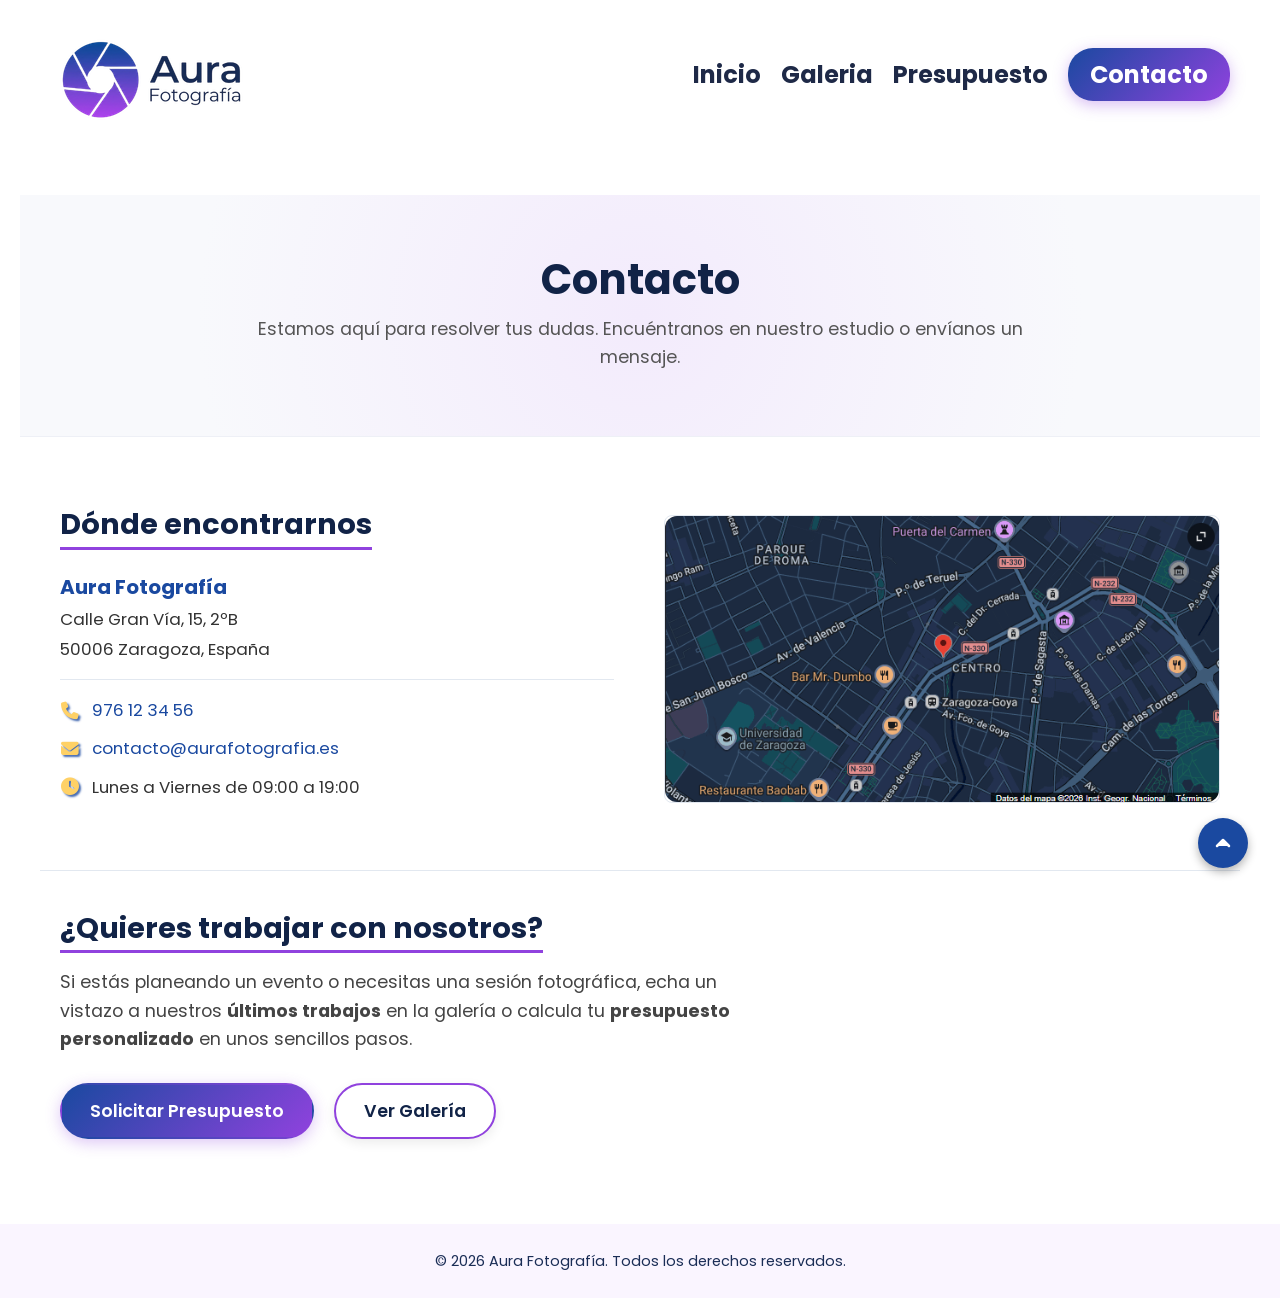
==== commit 7b8f8f21: "Solventar error enlaces en contacto y titulo en contacto" ====
--- a/views/contacto.html
+++ b/views/contacto.html
@@ -51,7 +51,7 @@
                     <div class="ubicacion-grid">
                         
                         <div class="ubicacion-datos">
-                            <p class="empresa-nombre">Aura Fotografía</p>
+                            <h3 class="empresa-nombre">Aura Fotografía</h3>
                             <p>Calle Gran Vía, 15, 2ºB</p>
                             <p>50006 Zaragoza, España</p>
                             
@@ -100,10 +100,10 @@
             <!-- Lightbox / Popup del Mapa -->
             <div id="lightbox-mapa" class="lightbox">
                 <!-- Enlace transparente para cerrar al pulsar fuera o en la 'X' -->
-                <a href="#contacto" class="lightbox-cerrar-bg"></a>
+                <a href="#contacto" class="lightbox-cerrar-bg" aria-label="Cerrar imagen"></a>
                 
                 <div class="lightbox-contenido">
-                    <a href="#contacto" class="btn-cerrar">&times;</a>
+                    <a href="#contacto" class="btn-cerrar" aria-label="Cerrar imagen">&times;</a>
                     <img src="../assets/img/mapaAuraFotografia.png" 
                         alt="Mapa de localización del estudio Aura Fotografía en Calle Gran Vía 15, Zaragoza">
                 </div>
--- a/css/style.css
+++ b/css/style.css
@@ -173,7 +173,7 @@
     text-shadow: 3px 3px 2px rgba(26, 73, 160, 0.8);
 }
 
-.hero p{
+.hero h2{
     color:#fff;
     font-size: 1.8rem;
 }
